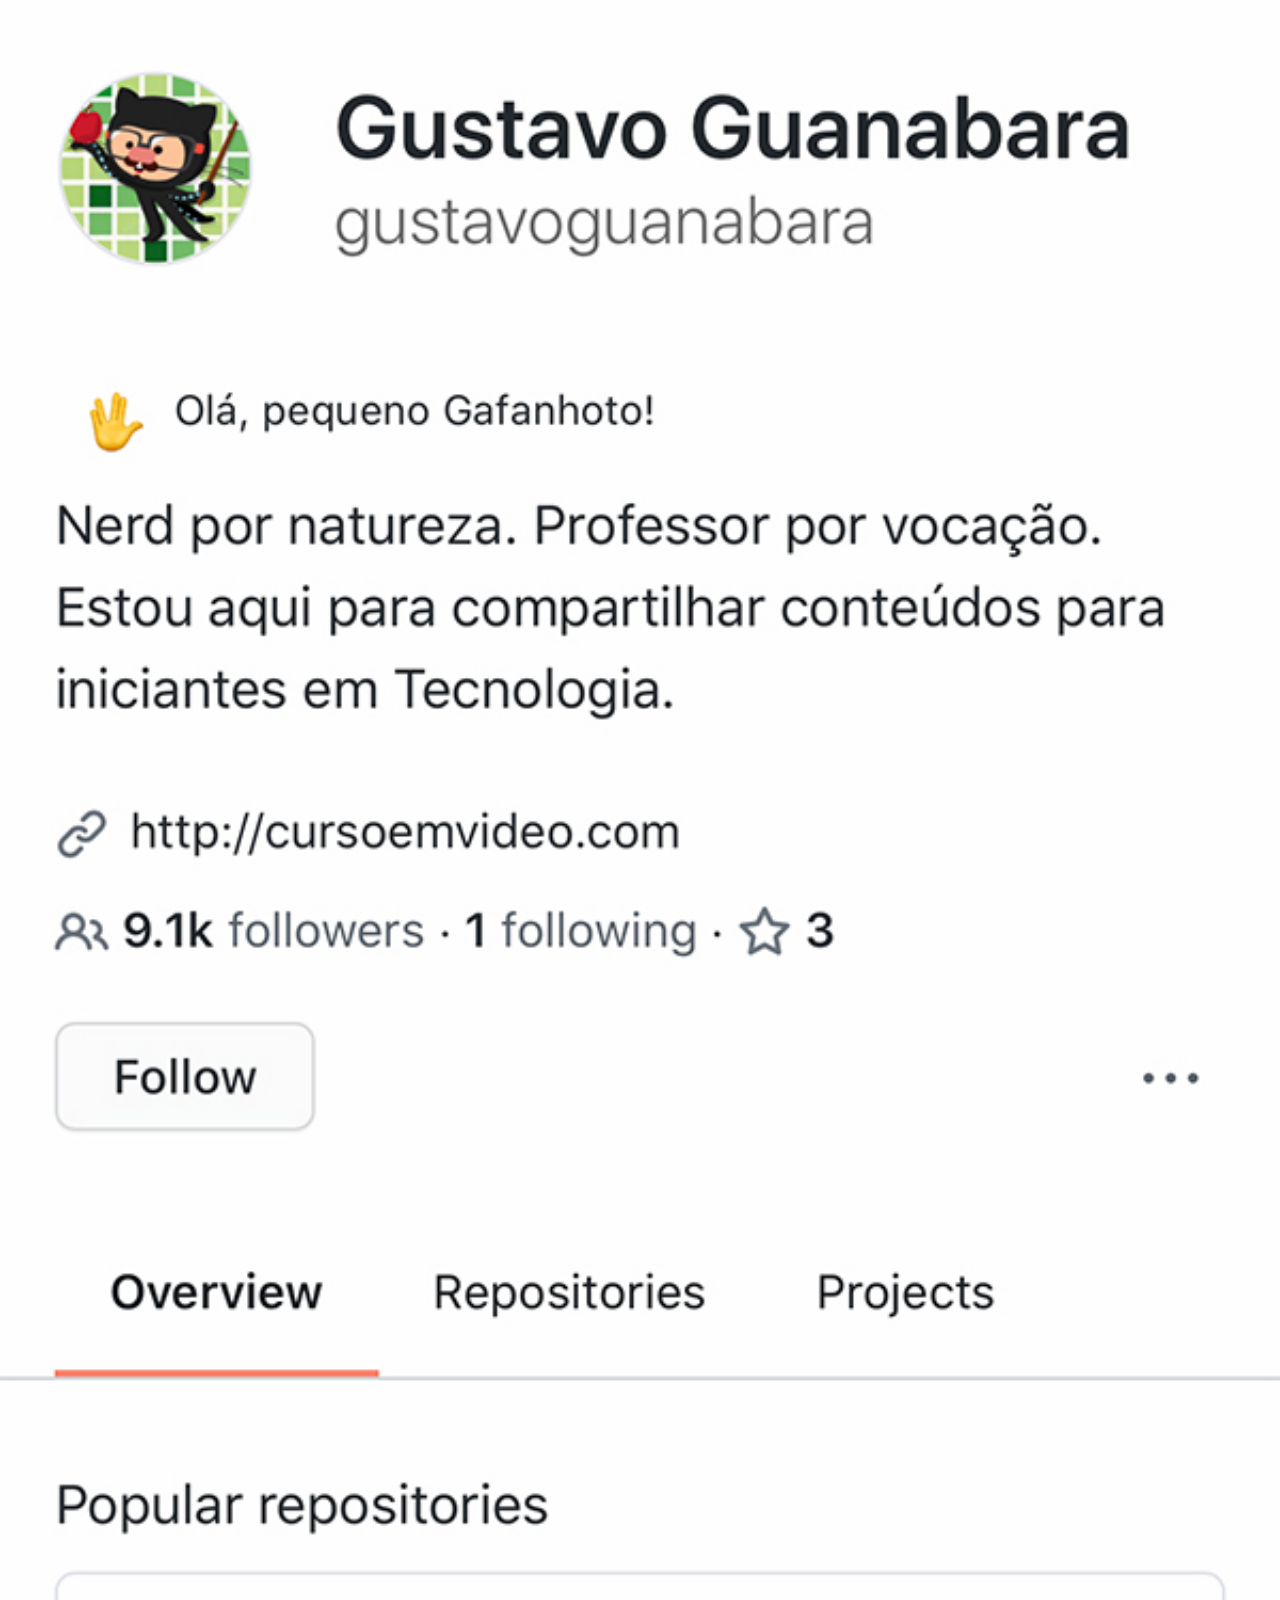
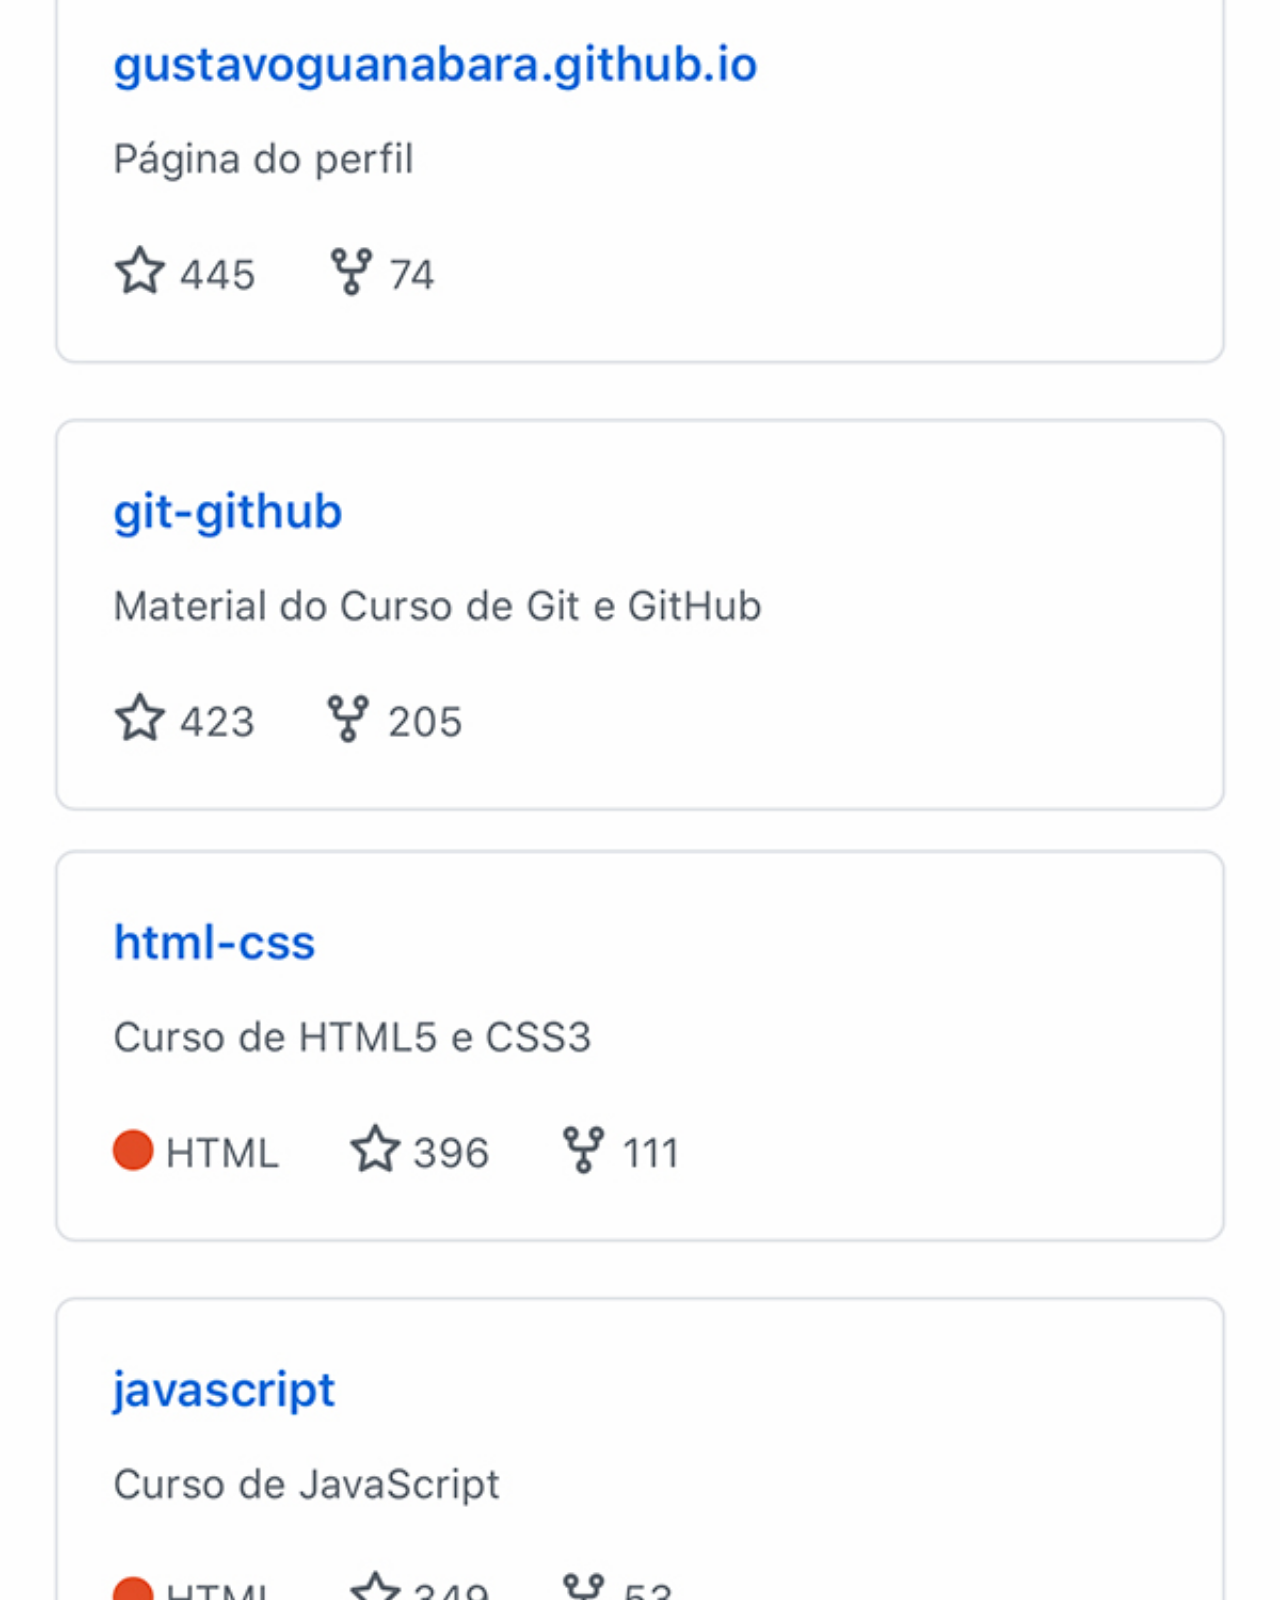
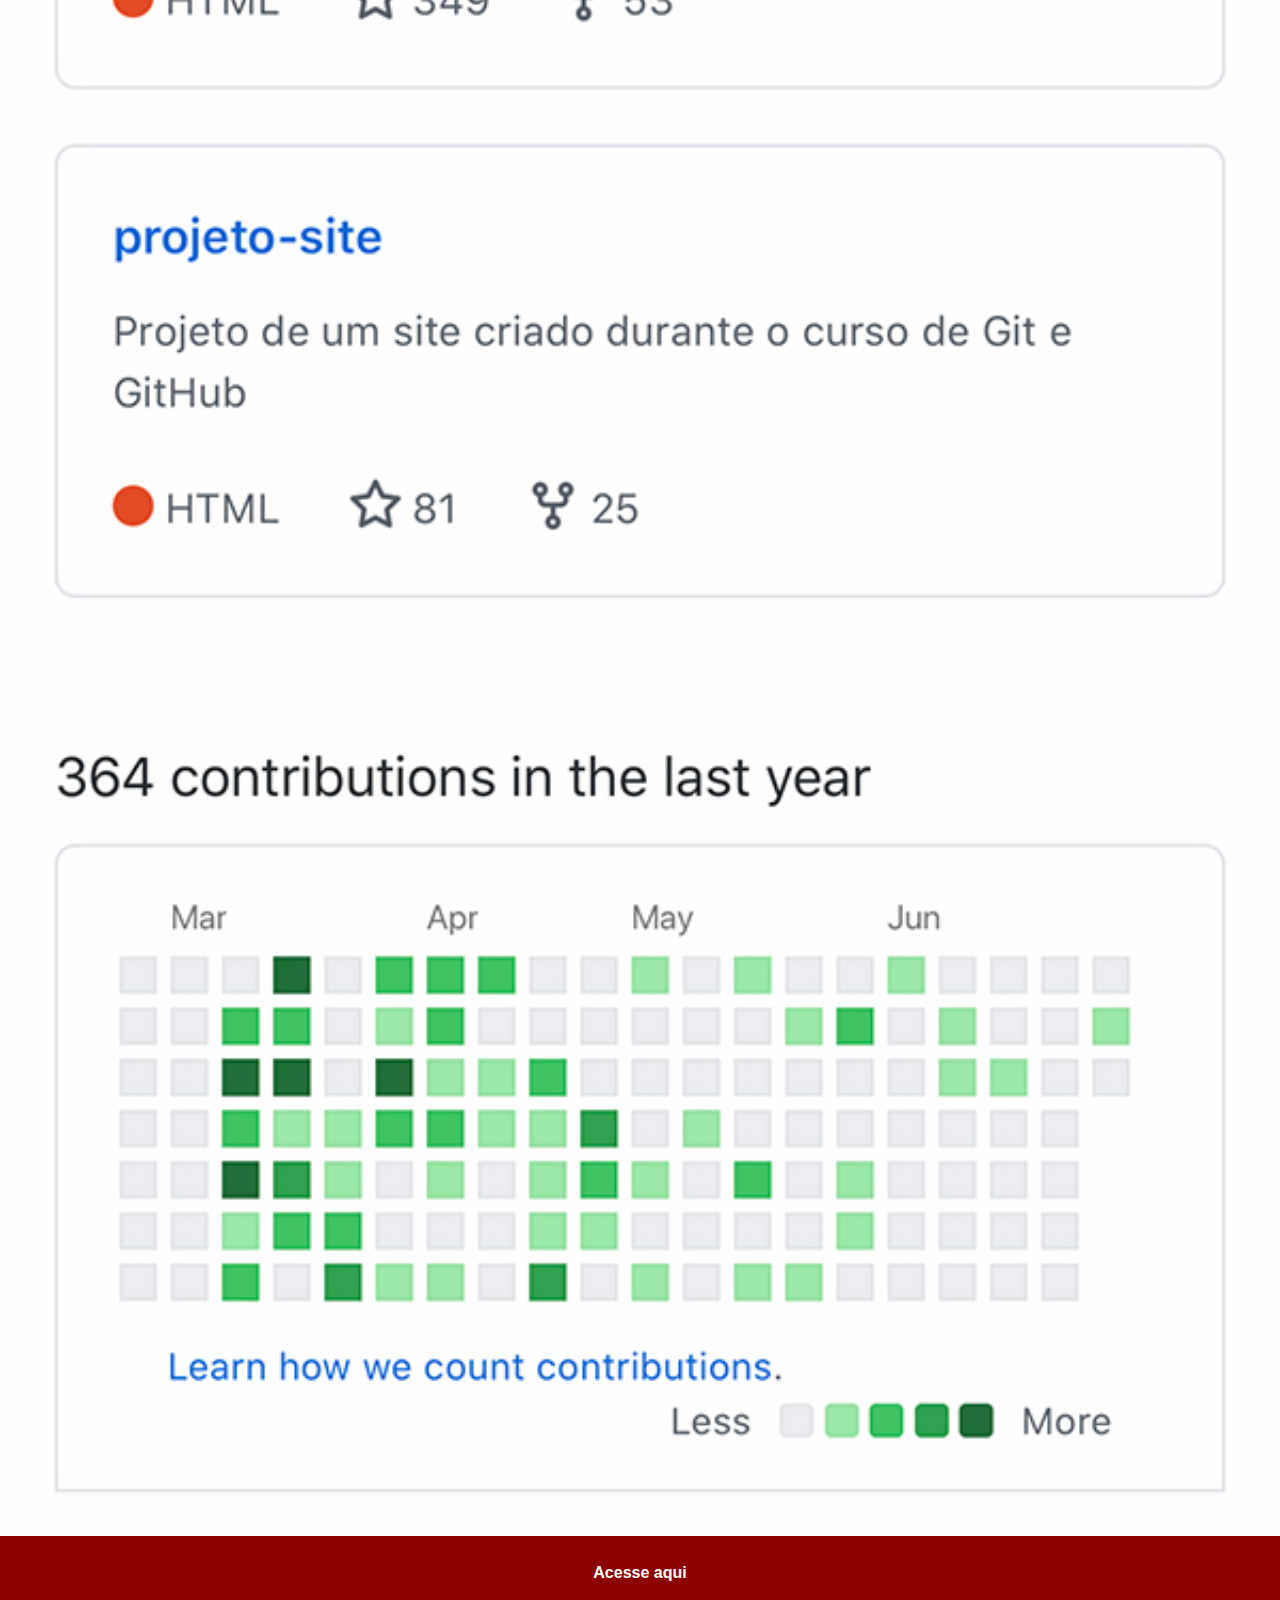
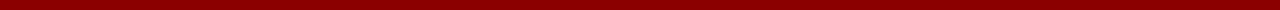
==== github.html @ 19dfb59b "comit" ====
<!DOCTYPE html>
<html lang="en">
<head>
    <meta charset="UTF-8">
    <meta http-equiv="X-UA-Compatible" content="IE=edge">
    <meta name="viewport" content="width=device-width, initial-scale=1.0">
    <title>Document</title>
    <link rel="stylesheet" href="estilos/social.css">
</head>
<body>
    <img src="imagens/tela-github.jpg" alt="github"><a href="https://github.com/castelaniPaulo" target="_blank">Acesse aqui</a>
</body>
</html>
---- estilos/social.css ----
*{
    margin: 0px;
    padding: 0px;
    font-family: Arial, Helvetica, sans-serif;
}
::-webkit-scrollbar{
    width: 0px;
    height: 0px;
}
img{
    width: 100vw;
}
a{
    display: block;
    background-color: darkred;
    padding: 28px;
    color: white;
    text-align: center;
    font-weight: bolder;
    text-decoration: none;

}
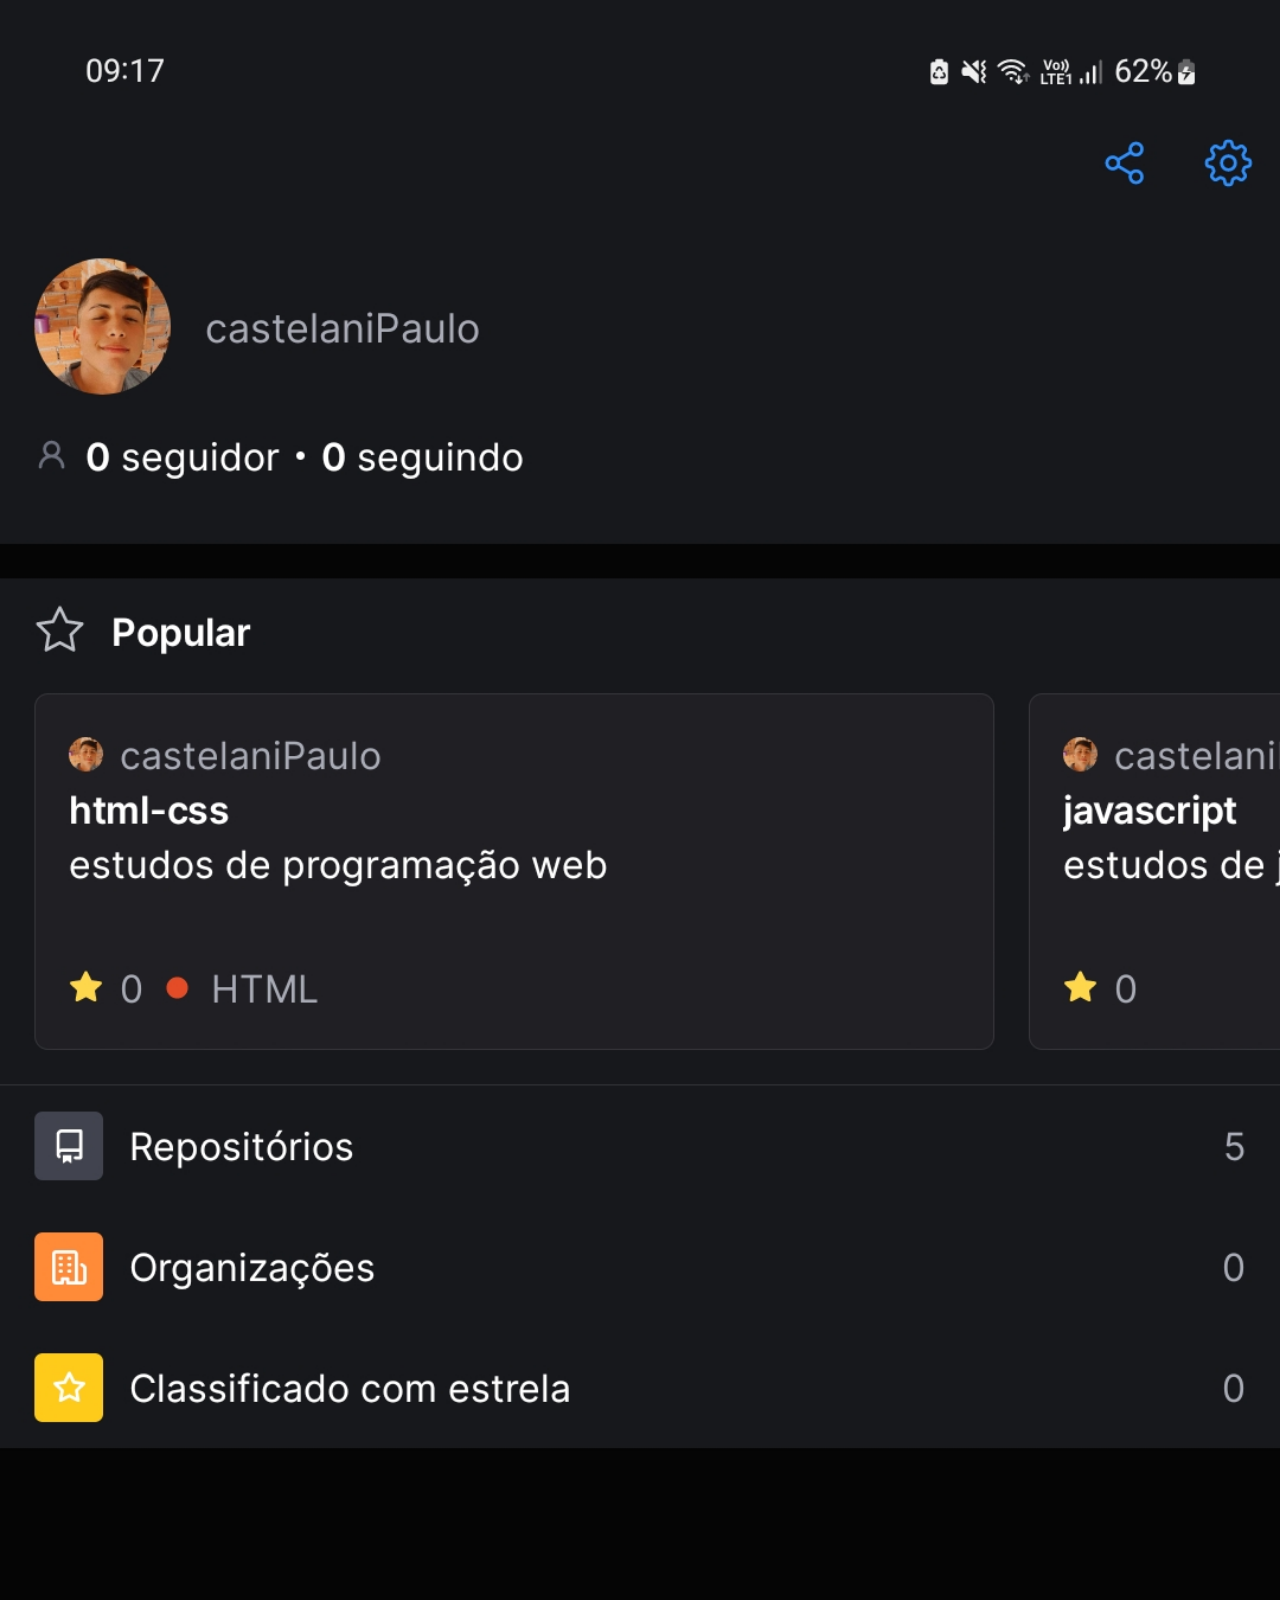
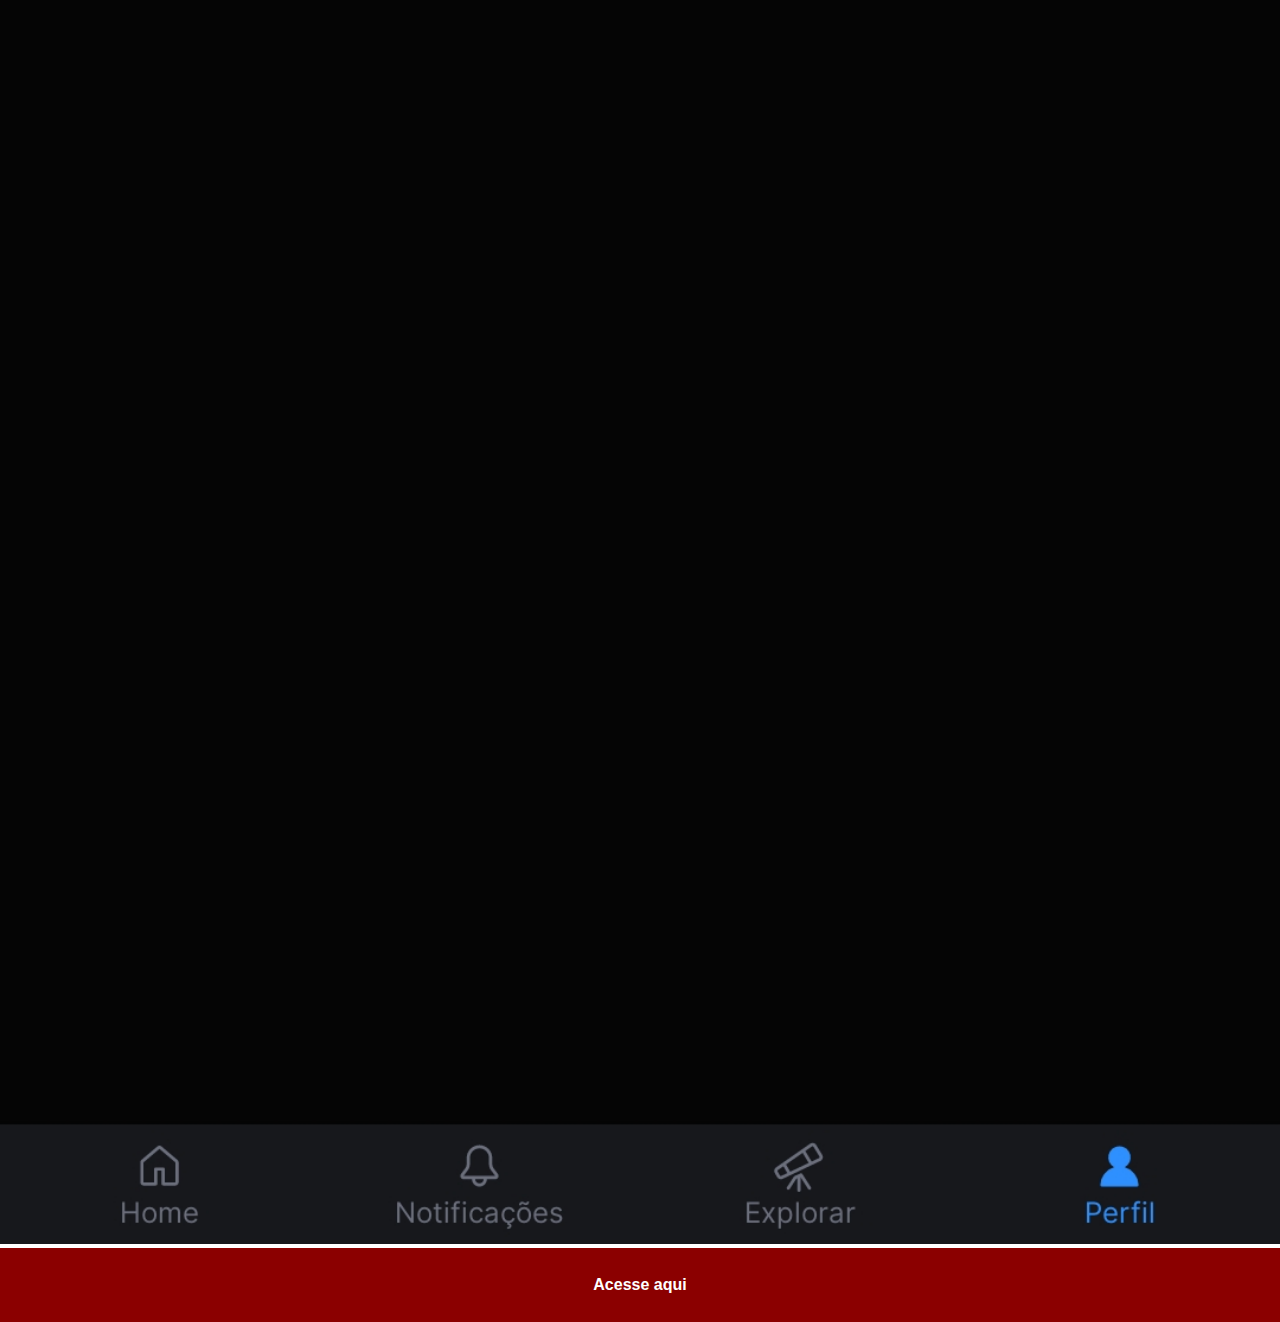
==== commit afc855d7: "comit new" ====
--- a/github.html
+++ b/github.html
@@ -8,6 +8,6 @@
     <link rel="stylesheet" href="estilos/social.css">
 </head>
 <body>
-    <img src="imagens/tela-github.jpg" alt="github"><a href="https://github.com/castelaniPaulo" target="_blank">Acesse aqui</a>
+    <img src="imagens/github.tela.jpg" alt="github"><a href="https://github.com/castelaniPaulo" target="_blank">Acesse aqui</a>
 </body>
 </html>